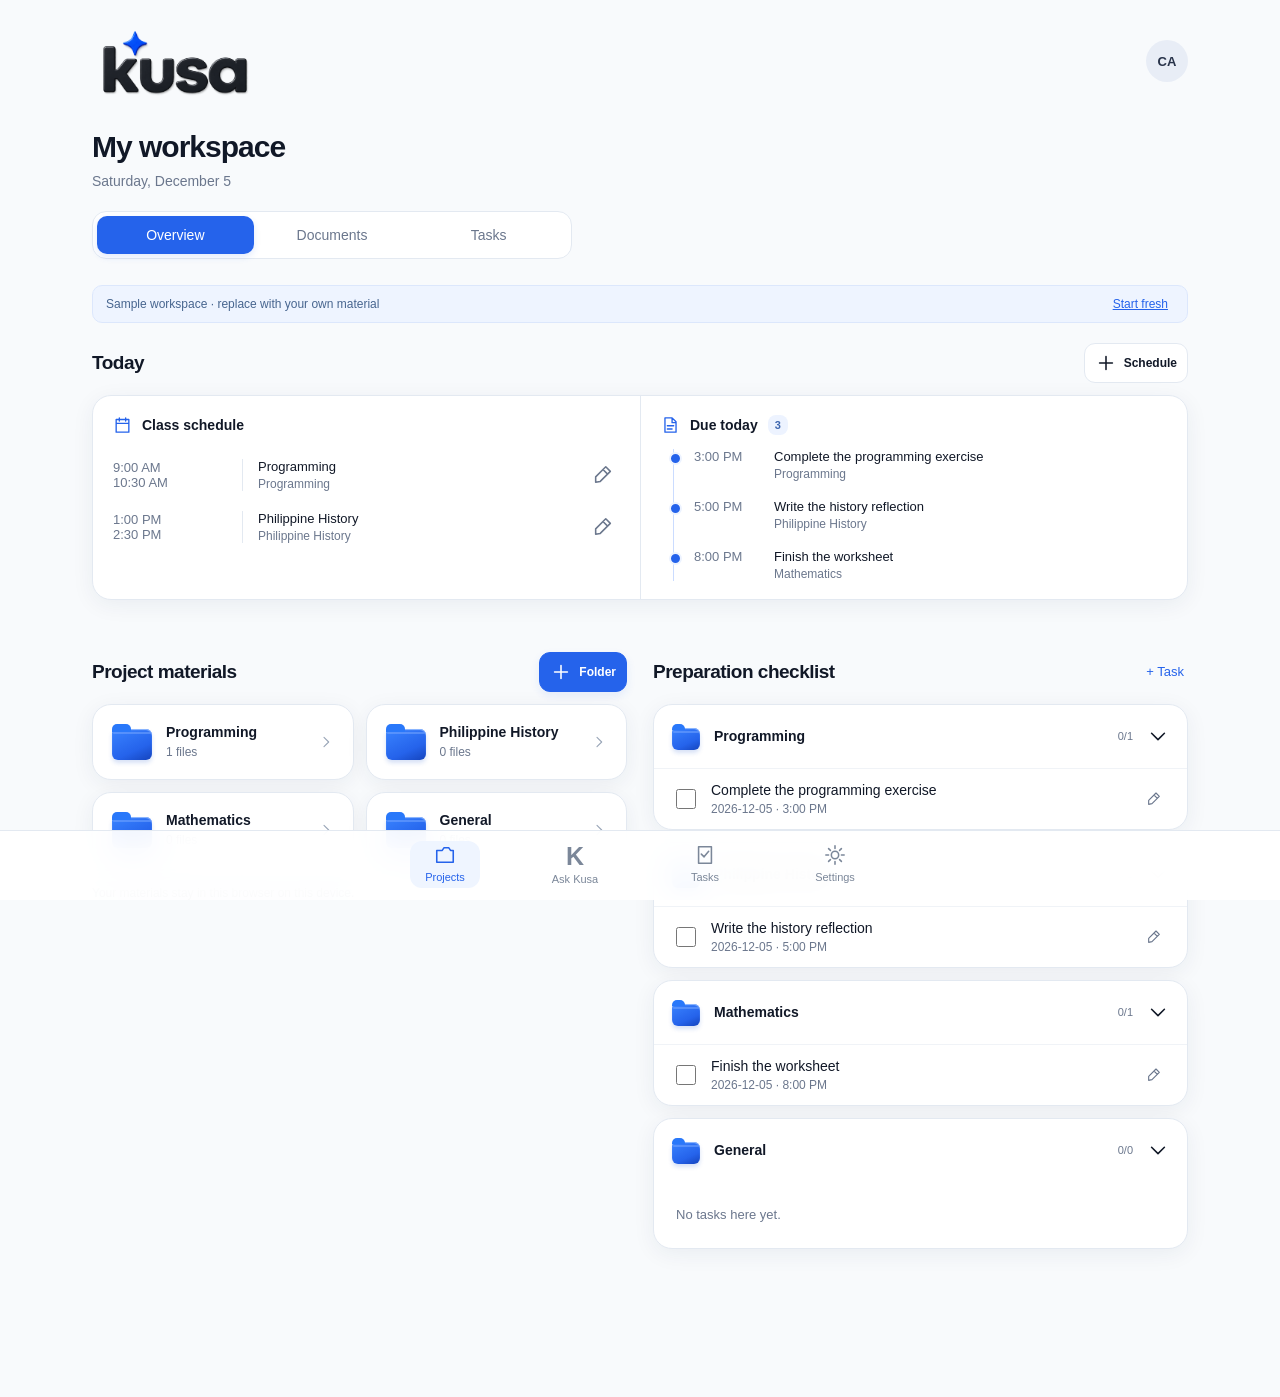
==== web/index.html @ a5dfc724 "Add files via upload" ====
<!DOCTYPE html>
<html lang="en"><head><meta charset="UTF-8"><meta name="viewport" content="width=device-width,initial-scale=1,viewport-fit=cover"><meta name="theme-color" content="#f8fafc"><title>Kusa v0.3 — Your workspace, together</title><link rel="icon" href="favicon.svg"><link rel="stylesheet" href="style.css?v=0.3"></head><body><div id="app"></div><dialog id="modal"></dialog><div id="toast" role="status" aria-live="polite"></div><input id="upload" type="file" accept=".pdf,.txt,.md" multiple hidden><input id="restore" type="file" accept=".json" hidden><script src="app.js?v=0.3"></script></body></html>
---- web/style.css ----
:root{--blue:#2563eb;--ink:#111827;--muted:#6b778d;--line:#e3e9f1;--bg:#f8fafc;--soft:#eff5ff;font-family:Inter,ui-sans-serif,-apple-system,BlinkMacSystemFont,"Segoe UI",sans-serif;color:var(--ink);background:var(--bg);font-synthesis:none}*{box-sizing:border-box}body{margin:0}button,input,textarea,select{font:inherit}button{cursor:pointer}button,a,input,textarea,select{-webkit-tap-highlight-color:transparent}button:focus-visible,a:focus-visible,input:focus-visible,textarea:focus-visible,select:focus-visible{outline:3px solid #93b4fa;outline-offset:3px}button{border:0;background:none;color:inherit}button:disabled{cursor:wait;opacity:.55}svg{width:22px;height:22px;stroke:currentColor;fill:none;stroke-width:1.7;stroke-linecap:round;stroke-linejoin:round;flex-shrink:0}h1,h2,h3,p{margin:0}h1{font-size:30px;letter-spacing:-1px;line-height:1.15}h2{font-size:19px;letter-spacing:-.5px}h3{font-size:15px}small,.muted{color:var(--muted)}small{font-size:12px}.shell{max-width:1160px;margin:auto;min-height:100dvh;padding:18px 32px 110px}.header{display:flex;align-items:center;justify-content:space-between;margin-bottom:26px;height:65px}.brand{width:150px;height:60px;position:relative;overflow:hidden;display:block;border-radius:8px}.brand img{position:absolute;width:200px;height:200px;max-width:none;left:-25px;top:-69px;mix-blend-mode:multiply}.avatar{width:42px;height:42px;border-radius:50%;background:#e8edf6;color:#28334a;font-size:13px;font-weight:650}.heading{display:flex;justify-content:space-between;align-items:center;gap:12px;margin-bottom:22px}.heading p{margin-top:8px;color:var(--muted);font-size:14px}.tabs{display:flex;border:1px solid var(--line);border-radius:14px;background:white;padding:4px;margin-bottom:26px;max-width:480px}.tabs button{flex:1;padding:11px 12px;border-radius:10px;font-size:14px;color:var(--muted)}.tabs button.active{background:var(--blue);color:white;box-shadow:0 3px 7px #2563eb22}.section{margin-bottom:26px}.section-top{display:flex;justify-content:space-between;align-items:center;gap:10px;margin-bottom:12px}.card{background:white;border:1px solid var(--line);border-radius:19px;box-shadow:0 5px 22px #112c5310;overflow:hidden}.card.pad{padding:22px}.btn{display:inline-flex;justify-content:center;align-items:center;gap:7px;min-height:42px;padding:10px 16px;border:1px solid var(--line);border-radius:11px;background:white;font-size:13px;font-weight:600}.btn.primary{background:var(--blue);color:white;border-color:var(--blue);box-shadow:0 4px 10px #2563eb18}.btn.small{padding:8px 10px;min-height:36px;font-size:12px}.btn.danger{color:#be2944}.text-btn{font-size:13px;color:var(--blue);padding:10px 4px;min-height:40px}.icon-btn{display:inline-flex;align-items:center;justify-content:center;min-width:42px;min-height:42px;border-radius:12px;color:var(--muted)}.icon-btn:hover{background:var(--soft)}.today-sub{padding:18px 20px}.today-sub+.today-sub{border-top:1px solid var(--line)}.label{display:flex;align-items:center;gap:10px;margin-bottom:13px;font-size:14px;font-weight:650}.label svg{color:var(--blue);width:19px}.schedule-row{display:flex;align-items:center;gap:15px;padding:10px 0;font-size:13px}.schedule-time{min-width:114px;color:var(--muted);font-variant-numeric:tabular-nums}.schedule-content{border-left:1px solid var(--line);padding-left:15px;flex:1}.schedule-content small{display:block;margin-top:3px}.schedule-row .icon-btn{min-width:30px;min-height:30px}.timeline{padding-left:12px}.deadline{position:relative;padding-left:20px;border-left:1px solid #cbdcff;display:flex;gap:14px;padding-bottom:18px;font-size:13px}.deadline:last-child{padding-bottom:0}.deadline:before{content:'';position:absolute;left:-5px;top:3px;width:9px;height:9px;background:var(--blue);border:2px solid #edf3ff;border-radius:50%}.deadline time{min-width:66px;color:var(--muted)}.deadline small{display:block;margin-top:3px}.folder-grid{display:grid;grid-template-columns:repeat(2,minmax(0,1fr));gap:12px}.folder-card{display:flex;align-items:center;gap:14px;padding:19px;text-align:left;width:100%;transition:transform .15s,border-color .15s}.folder-card:hover{border-color:#aec6f9;transform:translateY(-2px)}.folder-card strong{font-size:14px;display:block;overflow-wrap:anywhere}.folder-card small{display:block;margin-top:5px}.folder-card .chevron{margin-left:auto;color:#9aa6b8;width:16px}.folder{width:40px;height:31px;position:relative;display:inline-block;border-radius:4px 6px 6px 6px;background:linear-gradient(155deg,#3983ff,#2563eb 65%,#1544bd);box-shadow:inset 0 1px 1px #95bdff,0 3px 4px #1450c72b;flex-shrink:0;margin-top:5px}.folder:before{content:'';position:absolute;left:0;top:-5px;width:19px;height:8px;border-radius:5px 5px 0 0;background:#2978fa;z-index:0}.folder:after{content:'';position:absolute;inset:3px 1px auto;height:2px;background:#75a5ff88;border-radius:3px}.folder.mini{width:28px;height:22px}.folder.mini:before{width:13px;height:6px;top:-4px}.subject{margin-bottom:12px}.subject summary{list-style:none;display:flex;align-items:center;gap:14px;padding:18px;cursor:pointer}.subject summary::-webkit-details-marker{display:none}.subject summary strong{font-size:14px;flex:1}.subject summary small{font-size:11px}.task-row{display:flex;align-items:center;gap:12px;padding:13px 18px;border-top:1px solid #f0f3f7;font-size:14px}.task-row input[type=checkbox]{width:20px;height:20px;accent-color:var(--blue);cursor:pointer;flex-shrink:0}.task-row label{flex:1;cursor:pointer;overflow-wrap:anywhere}.task-row.done label{text-decoration:line-through;color:var(--muted)}.task-row small{display:block;margin-top:4px}.task-row .icon-btn{min-width:30px;min-height:30px}.task-row .icon-btn svg{width:16px}.empty{padding:22px;color:var(--muted);font-size:13px;line-height:1.7}.sample{display:flex;align-items:center;justify-content:space-between;background:#eef4ff;border:1px solid #dce7fc;color:#47658f;border-radius:10px;padding:10px 13px;font-size:12px;margin-bottom:20px;gap:10px}.sample button{color:var(--blue);text-decoration:underline;white-space:nowrap}.nav{position:fixed;bottom:0;left:0;right:0;display:flex;justify-content:center;gap:60px;background:#ffffffed;backdrop-filter:blur(16px);border-top:1px solid var(--line);padding:10px 18px max(12px,env(safe-area-inset-bottom));z-index:10}.nav button{min-width:70px;display:flex;flex-direction:column;align-items:center;gap:5px;color:#7b8799;font-size:11px;padding:3px 7px}.nav button.active{color:var(--blue)}.k-icon{font-size:25px;font-weight:850;line-height:24px}.workspace-grid{display:grid;grid-template-columns:1fr 1fr;gap:26px}.workspace-grid>.section:first-child{grid-column:1/-1}.today-card{display:grid;grid-template-columns:1fr 1fr}.today-card .today-sub+.today-sub{border-top:0;border-left:1px solid var(--line)}.file-row{display:flex;align-items:center;gap:12px;padding:16px 18px;border-bottom:1px solid var(--line)}.file-row:last-child{border-bottom:0}.file-row>.icon-btn{color:var(--muted)}.file-open{flex:1;text-align:left;min-width:0}.file-open strong{display:block;font-size:14px;overflow-wrap:anywhere}.file-open small{display:block;margin-top:4px}.file-symbol{color:var(--blue);background:var(--soft);padding:9px;border-radius:10px;display:flex}.file-actions{display:flex;gap:6px;flex-wrap:wrap;margin-bottom:16px}.save-note{font-size:12px;color:var(--muted);margin-top:18px}.chat-shell{max-width:840px;display:flex;flex-direction:column;height:100dvh;min-height:580px;padding-bottom:85px}.chat-shell .header{flex-shrink:0;margin-bottom:8px;height:55px}.chat-shell .brand{transform:scale(.78);transform-origin:center}.scope{display:flex;justify-content:center;margin-bottom:12px;flex-shrink:0}.scope select{border:1px solid var(--line);border-radius:30px;background:white;color:var(--ink);padding:10px 18px;max-width:260px;font-size:13px}.chat-body{overflow-y:auto;flex:1;min-height:0;padding:15px 4px;scroll-behavior:smooth}.chat-empty{min-height:100%;display:flex;flex-direction:column;align-items:center;justify-content:center;text-align:center;padding:20px}.hero-k{font-size:57px;line-height:1;color:var(--blue);font-weight:800;text-shadow:0 3px 3px #2563eb12;margin-bottom:22px}.chat-empty h1{font-size:29px;line-height:1.3;max-width:330px}.chat-empty p{font-size:14px;line-height:1.6;color:var(--muted);margin-top:12px}.suggestions{display:flex;justify-content:center;gap:10px;margin:12px 0 15px}.suggestions button{border:1px solid var(--line);background:white;padding:11px 15px;border-radius:30px;font-size:12px;display:flex;align-items:center;gap:7px}.suggestions svg{width:17px;height:17px}.composer{display:flex;align-items:flex-end;gap:8px;border:1px solid #d8e0ed;border-radius:26px;background:white;padding:9px;flex-shrink:0}.composer textarea{flex:1;resize:none;border:0;outline:none;background:none;min-width:0;padding:11px 3px;line-height:1.4;max-height:110px;font-size:14px}.send{background:var(--blue);color:white;width:42px;height:42px;border-radius:50%;display:grid;place-items:center;flex-shrink:0}.chat-help{font-size:10px;text-align:center;color:var(--muted);margin:8px 0 0}.bubble{line-height:1.7;font-size:14px;margin-bottom:24px;overflow-wrap:anywhere;white-space:pre-wrap}.bubble.user{background:#eef2f7;padding:12px 17px;border-radius:20px 20px 4px 20px;max-width:85%;margin-left:auto;width:fit-content}.bubble.assistant{padding:4px 7px}.bubble.error{color:#a62e49}.sources{display:flex;flex-wrap:wrap;gap:7px;margin-top:13px;white-space:normal}.source-btn{padding:6px 10px;border:1px solid var(--line);border-radius:8px;color:var(--muted);font-size:11px;text-align:left}.bubble .btn{margin-top:12px}.pending{color:var(--muted);font-size:13px;padding:12px}.dot{display:inline-block;width:6px;height:6px;border-radius:50%;background:var(--blue);margin-right:8px;animation:pulse 1s infinite}@keyframes pulse{50%{opacity:.2}}.settings{max-width:640px}.setting-block{padding:22px;margin-bottom:18px}.setting-block h2{margin-bottom:10px}.setting-block p{font-size:13px;color:var(--muted);line-height:1.7;margin-bottom:14px}.status{font-size:13px;background:var(--soft);border-radius:8px;padding:12px;margin:12px 0}.settings select,.settings input{width:100%;margin-top:8px}label.field{display:block;font-size:13px;font-weight:550;margin-bottom:15px}input:not([type=checkbox]),textarea,select{border:1px solid var(--line);border-radius:10px;padding:11px 12px;background:white;color:var(--ink);width:100%}textarea{min-height:110px;line-height:1.6}dialog{border:1px solid var(--line);border-radius:20px;padding:25px;width:min(92vw,550px);max-height:85dvh;box-shadow:0 30px 80px #101b3b25}dialog::backdrop{background:#19284350;backdrop-filter:blur(3px)}.dialog-head{display:flex;align-items:center;justify-content:space-between;margin-bottom:20px}.dialog-head h2{font-size:21px}.form-actions{display:flex;justify-content:flex-end;gap:9px;margin-top:20px}.form-grid{display:grid;grid-template-columns:1fr 1fr;gap:12px}.source-text{white-space:pre-wrap;font-size:13px;line-height:1.8;overflow-wrap:anywhere}.review-row{display:flex;gap:10px;align-items:center;margin:10px 0}.review-row input[type=checkbox]{width:20px;height:20px;accent-color:var(--blue)}#toast{position:fixed;bottom:100px;left:50%;transform:translateX(-50%);background:#172238;color:white;border-radius:12px;padding:13px 20px;max-width:90%;font-size:13px;z-index:40;opacity:0;pointer-events:none;transition:opacity .15s}#toast.show{opacity:1}.backup-actions{display:flex;gap:10px;flex-wrap:wrap}.badge{font-size:11px;background:#edf3ff;color:#3e67af;border-radius:8px;padding:4px 7px}.task-filters{display:flex;gap:8px;margin-bottom:20px}.task-filters button{padding:8px 15px;font-size:12px;border:1px solid var(--line);border-radius:30px}.task-filters .active{background:var(--ink);color:white}.error-note{color:#b32d4a;font-size:13px;margin-bottom:12px}.note-preview{font-size:13px;line-height:1.7}.inline-help{font-size:12px;color:var(--muted);line-height:1.6;margin-bottom:12px}a{color:var(--blue)}@media(max-width:650px){.shell{padding:18px 20px 105px}.header{margin-bottom:20px}.workspace-grid{display:block}.today-card{display:block}.today-card .today-sub+.today-sub{border-left:0;border-top:1px solid var(--line)}h1{font-size:29px}.folder-card{padding:16px 12px;gap:11px}.folder-card strong{font-size:12px}.folder-card .folder{width:33px;height:27px}.folder-card small{font-size:11px}.folder-card .chevron{display:none}.nav{gap:0;justify-content:space-around}.nav button{min-width:60px}.chat-shell{padding:10px 18px 85px}.chat-shell .header{margin-bottom:5px}.chat-empty h1{font-size:28px}.chat-empty{padding:8px}.schedule-time{min-width:104px;font-size:12px}.today-sub{padding:17px}.card.pad{padding:17px}.suggestions button{padding:10px 12px;font-size:11px}.task-row{font-size:13px}.heading .btn{padding:10px 12px}.chat-help{font-size:10px}.brand{width:140px}.setting-block{padding:18px}}@media(prefers-reduced-motion:reduce){*{animation:none!important;scroll-behavior:auto!important;transition:none!important}}

/* v0.2: full transparent logo and restrained interaction motion. */
.header{height:86px}
.brand{display:flex;align-items:center;justify-content:flex-start;width:166px;height:84px;overflow:visible;border-radius:0;flex-shrink:0}
.brand img{position:static;display:block;width:100%;height:100%;max-width:100%;object-fit:contain;object-position:left center;mix-blend-mode:normal}
.chat-shell .header{height:70px}
.chat-shell .brand{width:132px;height:67px;transform:none}
button{transition:transform 140ms ease,background-color 160ms ease,color 160ms ease,border-color 160ms ease,box-shadow 160ms ease}
button:not(:disabled):active{transform:scale(.96)}
.folder-card:not(:disabled):active{transform:translateY(0) scale(.98)}
.nav button{border-radius:12px;transition:color 160ms ease,background-color 160ms ease,transform 140ms ease}
.nav button.active{background:#eff5ff}
.nav svg,.nav .k-icon{transition:transform 180ms ease}
.nav button:active svg,.nav button:active .k-icon{transform:scale(.9)}
@media(hover:hover){
 .btn:hover:not(:disabled){border-color:#abc5fa;box-shadow:0 5px 14px #2563eb18;transform:translateY(-1px)}
 .btn.primary:hover:not(:disabled),.send:hover:not(:disabled){background:#1d4ed8;box-shadow:0 5px 15px #2563eb28}
 .tabs button:not(.active):hover,.nav button:hover,.suggestions button:hover{background:#eff5ff}
}
.page-enter{animation:kusa-page-in 280ms cubic-bezier(.22,.61,.36,1) both}
@keyframes kusa-page-in{from{opacity:0;transform:translateY(7px)}to{opacity:1;transform:translateY(0)}}
dialog[open]{animation:kusa-dialog-in 180ms ease-out both}
@keyframes kusa-dialog-in{from{opacity:0;transform:translateY(8px) scale(.985)}to{opacity:1;transform:translateY(0) scale(1)}}
@media(max-width:650px){.brand{width:150px;height:76px}.header{height:78px}.chat-shell .brand{width:126px;height:64px}}
@media(prefers-reduced-motion:reduce){*,*::before,*::after{animation:none!important;transition:none!important;scroll-behavior:auto!important}button:not(:disabled):active,.folder-card:hover,.btn:hover:not(:disabled){transform:none}}
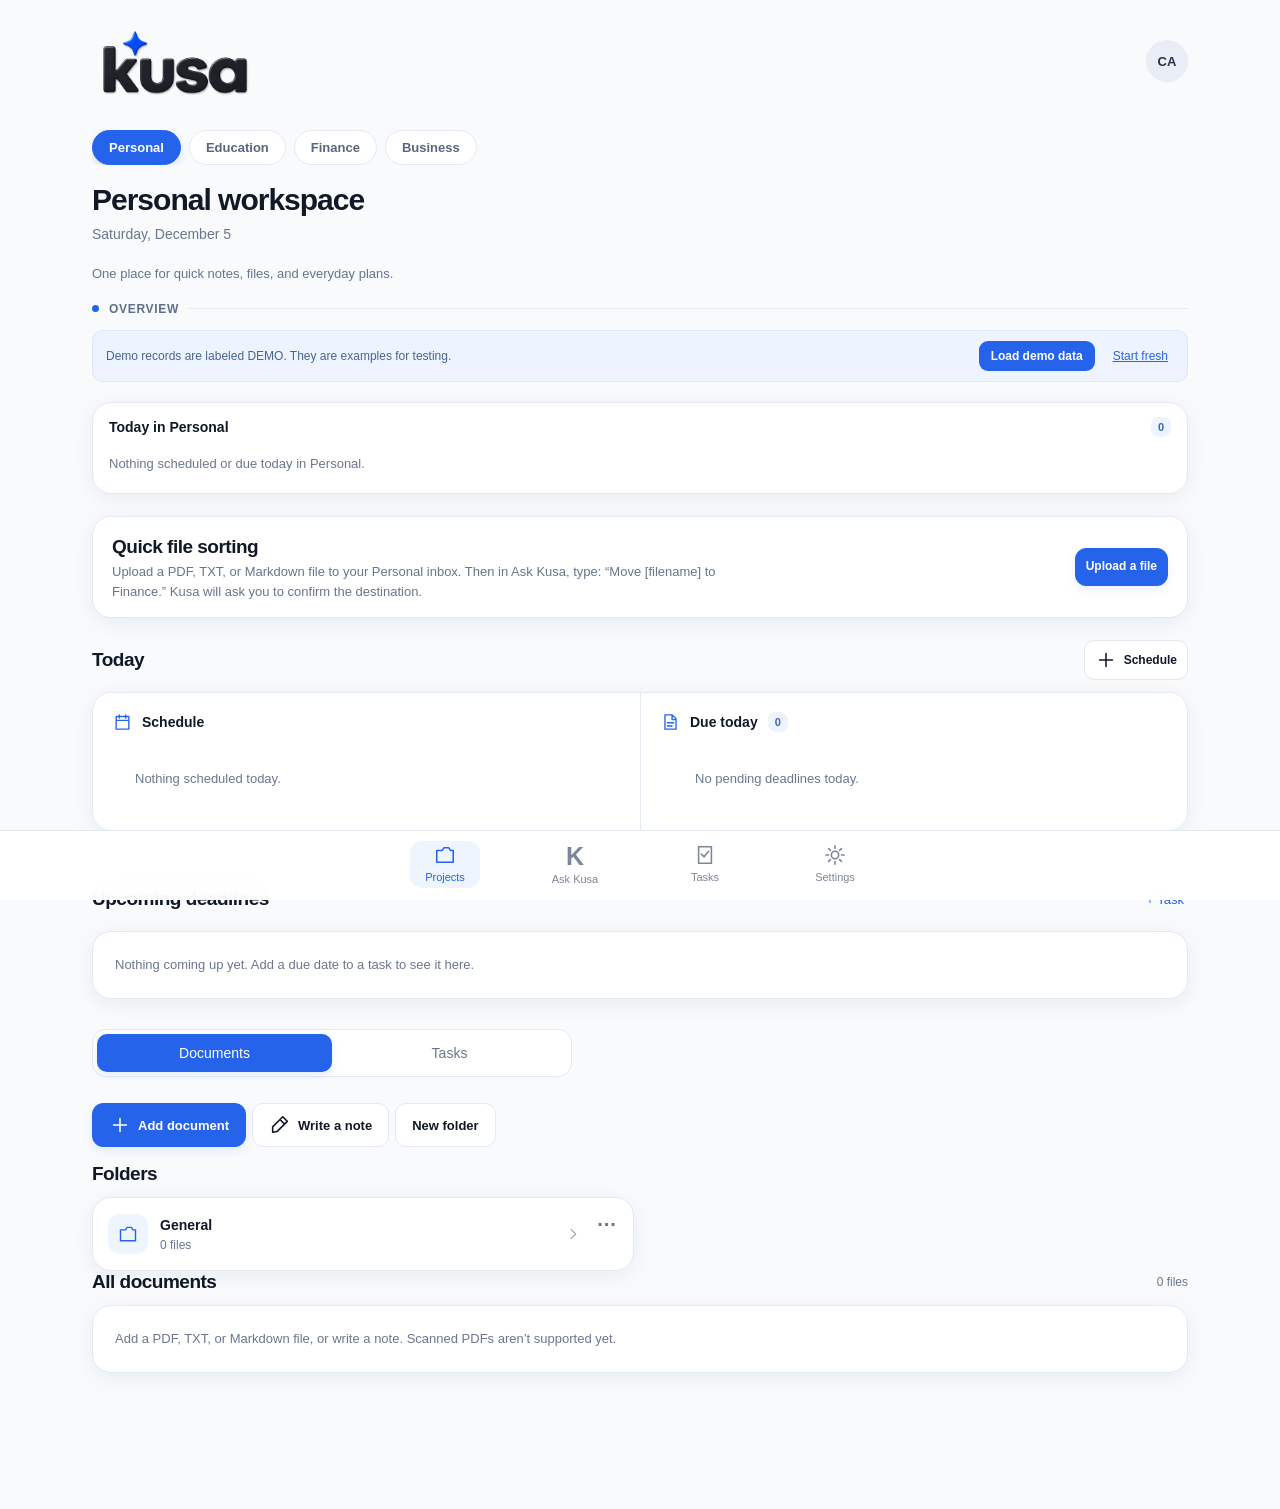
==== commit a670e625: "Add files via upload" ====
--- a/web/index.html
+++ b/web/index.html
@@ -1,2 +1,2 @@
 <!DOCTYPE html>
-<html lang="en"><head><meta charset="UTF-8"><meta name="viewport" content="width=device-width,initial-scale=1,viewport-fit=cover"><meta name="theme-color" content="#f8fafc"><title>Kusa v0.3 — Your workspace, together</title><link rel="icon" href="favicon.svg"><link rel="stylesheet" href="style.css?v=0.3"></head><body><div id="app"></div><dialog id="modal"></dialog><div id="toast" role="status" aria-live="polite"></div><input id="upload" type="file" accept=".pdf,.txt,.md" multiple hidden><input id="restore" type="file" accept=".json" hidden><script src="app.js?v=0.3"></script></body></html>
+<html lang="en"><head><meta charset="UTF-8"><meta name="viewport" content="width=device-width,initial-scale=1,viewport-fit=cover"><meta name="theme-color" content="#f8fafc"><meta name="apple-mobile-web-app-capable" content="yes"><meta name="apple-mobile-web-app-status-bar-style" content="default"><meta name="apple-mobile-web-app-title" content="Kusa"><link rel="apple-touch-icon" href="assets/icon-192.png"><link rel="manifest" href="manifest.webmanifest"><title>Kusa v0.10.8 — Your workspace, together</title><link rel="icon" href="favicon.svg"><link rel="stylesheet" href="style.css?v=0.10.8"><script>window.addEventListener('error',function(e){var app=document.getElementById('app');if(app){app.innerHTML='<main style="max-width:620px;margin:10vh auto;padding:24px;font:16px/1.6 system-ui;color:#172033"><h1 style="font-size:24px">Kusa could not start</h1><p id="kusa-startup-error">A startup error stopped the page from loading.</p><p>Please send a screenshot of this message to get help.</p></main>';var detail=document.getElementById('kusa-startup-error');if(e.message)detail.textContent='Startup error: '+e.message;}});window.addEventListener('unhandledrejection',function(e){var app=document.getElementById('app');if(app){app.innerHTML='<main style="max-width:620px;margin:10vh auto;padding:24px;font:16px/1.6 system-ui;color:#172033"><h1 style="font-size:24px">Kusa could not start</h1><p>Something went wrong while the page was loading. Please send a screenshot of this message to get help.</p></main>';}});</script></head><body><div id="app"></div><dialog id="modal"></dialog><div id="toast" role="status" aria-live="polite"></div><input id="upload" type="file" accept=".pdf,.txt,.md" multiple hidden><input id="restore" type="file" accept=".json" hidden><script src="app.js?v=0.10.8"></script><script>if ('serviceWorker' in navigator) window.addEventListener('load', () => navigator.serviceWorker.register('./service-worker.js').catch(() => {}));</script></body></html>
--- a/web/style.css
+++ b/web/style.css
@@ -1,5 +1,4 @@
-:root{--blue:#2563eb;--ink:#111827;--muted:#6b778d;--line:#e3e9f1;--bg:#f8fafc;--soft:#eff5ff;font-family:Inter,ui-sans-serif,-apple-system,BlinkMacSystemFont,"Segoe UI",sans-serif;color:var(--ink);background:var(--bg);font-synthesis:none}*{box-sizing:border-box}body{margin:0}button,input,textarea,select{font:inherit}button{cursor:pointer}button,a,input,textarea,select{-webkit-tap-highlight-color:transparent}button:focus-visible,a:focus-visible,input:focus-visible,textarea:focus-visible,select:focus-visible{outline:3px solid #93b4fa;outline-offset:3px}button{border:0;background:none;color:inherit}button:disabled{cursor:wait;opacity:.55}svg{width:22px;height:22px;stroke:currentColor;fill:none;stroke-width:1.7;stroke-linecap:round;stroke-linejoin:round;flex-shrink:0}h1,h2,h3,p{margin:0}h1{font-size:30px;letter-spacing:-1px;line-height:1.15}h2{font-size:19px;letter-spacing:-.5px}h3{font-size:15px}small,.muted{color:var(--muted)}small{font-size:12px}.shell{max-width:1160px;margin:auto;min-height:100dvh;padding:18px 32px 110px}.header{display:flex;align-items:center;justify-content:space-between;margin-bottom:26px;height:65px}.brand{width:150px;height:60px;position:relative;overflow:hidden;display:block;border-radius:8px}.brand img{position:absolute;width:200px;height:200px;max-width:none;left:-25px;top:-69px;mix-blend-mode:multiply}.avatar{width:42px;height:42px;border-radius:50%;background:#e8edf6;color:#28334a;font-size:13px;font-weight:650}.heading{display:flex;justify-content:space-between;align-items:center;gap:12px;margin-bottom:22px}.heading p{margin-top:8px;color:var(--muted);font-size:14px}.tabs{display:flex;border:1px solid var(--line);border-radius:14px;background:white;padding:4px;margin-bottom:26px;max-width:480px}.tabs button{flex:1;padding:11px 12px;border-radius:10px;font-size:14px;color:var(--muted)}.tabs button.active{background:var(--blue);color:white;box-shadow:0 3px 7px #2563eb22}.section{margin-bottom:26px}.section-top{display:flex;justify-content:space-between;align-items:center;gap:10px;margin-bottom:12px}.card{background:white;border:1px solid var(--line);border-radius:19px;box-shadow:0 5px 22px #112c5310;overflow:hidden}.card.pad{padding:22px}.btn{display:inline-flex;justify-content:center;align-items:center;gap:7px;min-height:42px;padding:10px 16px;border:1px solid var(--line);border-radius:11px;background:white;font-size:13px;font-weight:600}.btn.primary{background:var(--blue);color:white;border-color:var(--blue);box-shadow:0 4px 10px #2563eb18}.btn.small{padding:8px 10px;min-height:36px;font-size:12px}.btn.danger{color:#be2944}.text-btn{font-size:13px;color:var(--blue);padding:10px 4px;min-height:40px}.icon-btn{display:inline-flex;align-items:center;justify-content:center;min-width:42px;min-height:42px;border-radius:12px;color:var(--muted)}.icon-btn:hover{background:var(--soft)}.today-sub{padding:18px 20px}.today-sub+.today-sub{border-top:1px solid var(--line)}.label{display:flex;align-items:center;gap:10px;margin-bottom:13px;font-size:14px;font-weight:650}.label svg{color:var(--blue);width:19px}.schedule-row{display:flex;align-items:center;gap:15px;padding:10px 0;font-size:13px}.schedule-time{min-width:114px;color:var(--muted);font-variant-numeric:tabular-nums}.schedule-content{border-left:1px solid var(--line);padding-left:15px;flex:1}.schedule-content small{display:block;margin-top:3px}.schedule-row .icon-btn{min-width:30px;min-height:30px}.timeline{padding-left:12px}.deadline{position:relative;padding-left:20px;border-left:1px solid #cbdcff;display:flex;gap:14px;padding-bottom:18px;font-size:13px}.deadline:last-child{padding-bottom:0}.deadline:before{content:'';position:absolute;left:-5px;top:3px;width:9px;height:9px;background:var(--blue);border:2px solid #edf3ff;border-radius:50%}.deadline time{min-width:66px;color:var(--muted)}.deadline small{display:block;margin-top:3px}.folder-grid{display:grid;grid-template-columns:repeat(2,minmax(0,1fr));gap:12px}.folder-card{display:flex;align-items:center;gap:14px;padding:19px;text-align:left;width:100%;transition:transform .15s,border-color .15s}.folder-card:hover{border-color:#aec6f9;transform:translateY(-2px)}.folder-card strong{font-size:14px;display:block;overflow-wrap:anywhere}.folder-card small{display:block;margin-top:5px}.folder-card .chevron{margin-left:auto;color:#9aa6b8;width:16px}.folder{width:40px;height:31px;position:relative;display:inline-block;border-radius:4px 6px 6px 6px;background:linear-gradient(155deg,#3983ff,#2563eb 65%,#1544bd);box-shadow:inset 0 1px 1px #95bdff,0 3px 4px #1450c72b;flex-shrink:0;margin-top:5px}.folder:before{content:'';position:absolute;left:0;top:-5px;width:19px;height:8px;border-radius:5px 5px 0 0;background:#2978fa;z-index:0}.folder:after{content:'';position:absolute;inset:3px 1px auto;height:2px;background:#75a5ff88;border-radius:3px}.folder.mini{width:28px;height:22px}.folder.mini:before{width:13px;height:6px;top:-4px}.subject{margin-bottom:12px}.subject summary{list-style:none;display:flex;align-items:center;gap:14px;padding:18px;cursor:pointer}.subject summary::-webkit-details-marker{display:none}.subject summary strong{font-size:14px;flex:1}.subject summary small{font-size:11px}.task-row{display:flex;align-items:center;gap:12px;padding:13px 18px;border-top:1px solid #f0f3f7;font-size:14px}.task-row input[type=checkbox]{width:20px;height:20px;accent-color:var(--blue);cursor:pointer;flex-shrink:0}.task-row label{flex:1;cursor:pointer;overflow-wrap:anywhere}.task-row.done label{text-decoration:line-through;color:var(--muted)}.task-row small{display:block;margin-top:4px}.task-row .icon-btn{min-width:30px;min-height:30px}.task-row .icon-btn svg{width:16px}.empty{padding:22px;color:var(--muted);font-size:13px;line-height:1.7}.sample{display:flex;align-items:center;justify-content:space-between;background:#eef4ff;border:1px solid #dce7fc;color:#47658f;border-radius:10px;padding:10px 13px;font-size:12px;margin-bottom:20px;gap:10px}.sample button{color:var(--blue);text-decoration:underline;white-space:nowrap}.nav{position:fixed;bottom:0;left:0;right:0;display:flex;justify-content:center;gap:60px;background:#ffffffed;backdrop-filter:blur(16px);border-top:1px solid var(--line);padding:10px 18px max(12px,env(safe-area-inset-bottom));z-index:10}.nav button{min-width:70px;display:flex;flex-direction:column;align-items:center;gap:5px;color:#7b8799;font-size:11px;padding:3px 7px}.nav button.active{color:var(--blue)}.k-icon{font-size:25px;font-weight:850;line-height:24px}.workspace-grid{display:grid;grid-template-columns:1fr 1fr;gap:26px}.workspace-grid>.section:first-child{grid-column:1/-1}.today-card{display:grid;grid-template-columns:1fr 1fr}.today-card .today-sub+.today-sub{border-top:0;border-left:1px solid var(--line)}.file-row{display:flex;align-items:center;gap:12px;padding:16px 18px;border-bottom:1px solid var(--line)}.file-row:last-child{border-bottom:0}.file-row>.icon-btn{color:var(--muted)}.file-open{flex:1;text-align:left;min-width:0}.file-open strong{display:block;font-size:14px;overflow-wrap:anywhere}.file-open small{display:block;margin-top:4px}.file-symbol{color:var(--blue);background:var(--soft);padding:9px;border-radius:10px;display:flex}.file-actions{display:flex;gap:6px;flex-wrap:wrap;margin-bottom:16px}.save-note{font-size:12px;color:var(--muted);margin-top:18px}.chat-shell{max-width:840px;display:flex;flex-direction:column;height:100dvh;min-height:580px;padding-bottom:85px}.chat-shell .header{flex-shrink:0;margin-bottom:8px;height:55px}.chat-shell .brand{transform:scale(.78);transform-origin:center}.scope{display:flex;justify-content:center;margin-bottom:12px;flex-shrink:0}.scope select{border:1px solid var(--line);border-radius:30px;background:white;color:var(--ink);padding:10px 18px;max-width:260px;font-size:13px}.chat-body{overflow-y:auto;flex:1;min-height:0;padding:15px 4px;scroll-behavior:smooth}.chat-empty{min-height:100%;display:flex;flex-direction:column;align-items:center;justify-content:center;text-align:center;padding:20px}.hero-k{font-size:57px;line-height:1;color:var(--blue);font-weight:800;text-shadow:0 3px 3px #2563eb12;margin-bottom:22px}.chat-empty h1{font-size:29px;line-height:1.3;max-width:330px}.chat-empty p{font-size:14px;line-height:1.6;color:var(--muted);margin-top:12px}.suggestions{display:flex;justify-content:center;gap:10px;margin:12px 0 15px}.suggestions button{border:1px solid var(--line);background:white;padding:11px 15px;border-radius:30px;font-size:12px;display:flex;align-items:center;gap:7px}.suggestions svg{width:17px;height:17px}.composer{display:flex;align-items:flex-end;gap:8px;border:1px solid #d8e0ed;border-radius:26px;background:white;padding:9px;flex-shrink:0}.composer textarea{flex:1;resize:none;border:0;outline:none;background:none;min-width:0;padding:11px 3px;line-height:1.4;max-height:110px;font-size:14px}.send{background:var(--blue);color:white;width:42px;height:42px;border-radius:50%;display:grid;place-items:center;flex-shrink:0}.chat-help{font-size:10px;text-align:center;color:var(--muted);margin:8px 0 0}.bubble{line-height:1.7;font-size:14px;margin-bottom:24px;overflow-wrap:anywhere;white-space:pre-wrap}.bubble.user{background:#eef2f7;padding:12px 17px;border-radius:20px 20px 4px 20px;max-width:85%;margin-left:auto;width:fit-content}.bubble.assistant{padding:4px 7px}.bubble.error{color:#a62e49}.sources{display:flex;flex-wrap:wrap;gap:7px;margin-top:13px;white-space:normal}.source-btn{padding:6px 10px;border:1px solid var(--line);border-radius:8px;color:var(--muted);font-size:11px;text-align:left}.bubble .btn{margin-top:12px}.pending{color:var(--muted);font-size:13px;padding:12px}.dot{display:inline-block;width:6px;height:6px;border-radius:50%;background:var(--blue);margin-right:8px;animation:pulse 1s infinite}@keyframes pulse{50%{opacity:.2}}.settings{max-width:640px}.setting-block{padding:22px;margin-bottom:18px}.setting-block h2{margin-bottom:10px}.setting-block p{font-size:13px;color:var(--muted);line-height:1.7;margin-bottom:14px}.status{font-size:13px;background:var(--soft);border-radius:8px;padding:12px;margin:12px 0}.settings select,.settings input{width:100%;margin-top:8px}label.field{display:block;font-size:13px;font-weight:550;margin-bottom:15px}input:not([type=checkbox]),textarea,select{border:1px solid var(--line);border-radius:10px;padding:11px 12px;background:white;color:var(--ink);width:100%}textarea{min-height:110px;line-height:1.6}dialog{border:1px solid var(--line);border-radius:20px;padding:25px;width:min(92vw,550px);max-height:85dvh;box-shadow:0 30px 80px #101b3b25}dialog::backdrop{background:#19284350;backdrop-filter:blur(3px)}.dialog-head{display:flex;align-items:center;justify-content:space-between;margin-bottom:20px}.dialog-head h2{font-size:21px}.form-actions{display:flex;justify-content:flex-end;gap:9px;margin-top:20px}.form-grid{display:grid;grid-template-columns:1fr 1fr;gap:12px}.source-text{white-space:pre-wrap;font-size:13px;line-height:1.8;overflow-wrap:anywhere}.review-row{display:flex;gap:10px;align-items:center;margin:10px 0}.review-row input[type=checkbox]{width:20px;height:20px;accent-color:var(--blue)}#toast{position:fixed;bottom:100px;left:50%;transform:translateX(-50%);background:#172238;color:white;border-radius:12px;padding:13px 20px;max-width:90%;font-size:13px;z-index:40;opacity:0;pointer-events:none;transition:opacity .15s}#toast.show{opacity:1}.backup-actions{display:flex;gap:10px;flex-wrap:wrap}.badge{font-size:11px;background:#edf3ff;color:#3e67af;border-radius:8px;padding:4px 7px}.task-filters{display:flex;gap:8px;margin-bottom:20px}.task-filters button{padding:8px 15px;font-size:12px;border:1px solid var(--line);border-radius:30px}.task-filters .active{background:var(--ink);color:white}.error-note{color:#b32d4a;font-size:13px;margin-bottom:12px}.note-preview{font-size:13px;line-height:1.7}.inline-help{font-size:12px;color:var(--muted);line-height:1.6;margin-bottom:12px}a{color:var(--blue)}@media(max-width:650px){.shell{padding:18px 20px 105px}.header{margin-bottom:20px}.workspace-grid{display:block}.today-card{display:block}.today-card .today-sub+.today-sub{border-left:0;border-top:1px solid var(--line)}h1{font-size:29px}.folder-card{padding:16px 12px;gap:11px}.folder-card strong{font-size:12px}.folder-card .folder{width:33px;height:27px}.folder-card small{font-size:11px}.folder-card .chevron{display:none}.nav{gap:0;justify-content:space-around}.nav button{min-width:60px}.chat-shell{padding:10px 18px 85px}.chat-shell .header{margin-bottom:5px}.chat-empty h1{font-size:28px}.chat-empty{padding:8px}.schedule-time{min-width:104px;font-size:12px}.today-sub{padding:17px}.card.pad{padding:17px}.suggestions button{padding:10px 12px;font-size:11px}.task-row{font-size:13px}.heading .btn{padding:10px 12px}.chat-help{font-size:10px}.brand{width:140px}.setting-block{padding:18px}}@media(prefers-reduced-motion:reduce){*{animation:none!important;scroll-behavior:auto!important;transition:none!important}}
-
+:root{--blue:#2563eb;--ink:#111827;--muted:#6b778d;--line:#e3e9f1;--bg:#f8fafc;--soft:#eff5ff;font-family:Inter,ui-sans-serif,-apple-system,BlinkMacSystemFont,"Segoe UI",sans-serif;color:var(--ink);background:var(--bg);font-synthesis:none}*{box-sizing:border-box}body{margin:0}button,input,textarea,select{font:inherit}button{cursor:pointer}button,a,input,textarea,select{-webkit-tap-highlight-color:transparent}button:focus-visible,a:focus-visible,input:focus-visible,textarea:focus-visible,select:focus-visible{outline:3px solid #93b4fa;outline-offset:3px}button{border:0;background:none;color:inherit}button:disabled{cursor:wait;opacity:.55}svg{width:22px;height:22px;stroke:currentColor;fill:none;stroke-width:1.7;stroke-linecap:round;stroke-linejoin:round;flex-shrink:0}h1,h2,h3,p{margin:0}h1{font-size:30px;letter-spacing:-1px;line-height:1.15}h2{font-size:19px;letter-spacing:-.5px}h3{font-size:15px}small,.muted{color:var(--muted)}small{font-size:12px}.shell{max-width:1160px;margin:auto;min-height:100dvh;padding:18px 32px 110px}.header{display:flex;align-items:center;justify-content:space-between;margin-bottom:26px;height:65px}.brand{width:150px;height:60px;position:relative;overflow:hidden;display:block;border-radius:8px}.brand img{position:absolute;width:200px;height:200px;max-width:none;left:-25px;top:-69px;mix-blend-mode:multiply}.avatar{width:42px;height:42px;border-radius:50%;background:#e8edf6;color:#28334a;font-size:13px;font-weight:650}.heading{display:flex;justify-content:space-between;align-items:center;gap:12px;margin-bottom:22px}.heading p{margin-top:8px;color:var(--muted);font-size:14px}.tabs{display:flex;border:1px solid var(--line);border-radius:14px;background:white;padding:4px;margin-bottom:26px;max-width:480px}.tabs button{flex:1;padding:11px 12px;border-radius:10px;font-size:14px;color:var(--muted)}.tabs button.active{background:var(--blue);color:white;box-shadow:0 3px 7px #2563eb22}.section{margin-bottom:26px}.section-top{display:flex;justify-content:space-between;align-items:center;gap:10px;margin-bottom:12px}.card{background:white;border:1px solid var(--line);border-radius:19px;box-shadow:0 5px 22px #112c5310;overflow:hidden}.card.pad{padding:22px}.btn{display:inline-flex;justify-content:center;align-items:center;gap:7px;min-height:42px;padding:10px 16px;border:1px solid var(--line);border-radius:11px;background:white;font-size:13px;font-weight:600}.btn.primary{background:var(--blue);color:white;border-color:var(--blue);box-shadow:0 4px 10px #2563eb18}.btn.small{padding:8px 10px;min-height:36px;font-size:12px}.btn.danger{color:#be2944}.text-btn{font-size:13px;color:var(--blue);padding:10px 4px;min-height:40px}.icon-btn{display:inline-flex;align-items:center;justify-content:center;min-width:42px;min-height:42px;border-radius:12px;color:var(--muted)}.icon-btn:hover{background:var(--soft)}.today-sub{padding:18px 20px}.today-sub+.today-sub{border-top:1px solid var(--line)}.label{display:flex;align-items:center;gap:10px;margin-bottom:13px;font-size:14px;font-weight:650}.label svg{color:var(--blue);width:19px}.schedule-row{display:flex;align-items:center;gap:15px;padding:10px 0;font-size:13px}.schedule-time{min-width:114px;color:var(--muted);font-variant-numeric:tabular-nums}.schedule-content{border-left:1px solid var(--line);padding-left:15px;flex:1}.schedule-content small{display:block;margin-top:3px}.schedule-row .icon-btn{min-width:30px;min-height:30px}.timeline{padding-left:12px}.deadline{position:relative;padding-left:20px;border-left:1px solid #cbdcff;display:flex;gap:14px;padding-bottom:18px;font-size:13px}.deadline:last-child{padding-bottom:0}.deadline:before{content:'';position:absolute;left:-5px;top:3px;width:9px;height:9px;background:var(--blue);border:2px solid #edf3ff;border-radius:50%}.deadline time{min-width:66px;color:var(--muted)}.deadline small{display:block;margin-top:3px}.folder-grid{display:grid;grid-template-columns:repeat(2,minmax(0,1fr));gap:12px}.folder-card{display:flex;align-items:center;gap:14px;padding:19px;text-align:left;width:100%;transition:transform .15s,border-color .15s}.folder-card:hover{border-color:#aec6f9;transform:translateY(-2px)}.folder-card strong{font-size:14px;display:block;overflow-wrap:anywhere}.folder-card small{display:block;margin-top:5px}.folder-card .chevron{margin-left:auto;color:#9aa6b8;width:16px}.subject{margin-bottom:12px}.subject summary{list-style:none;display:flex;align-items:center;gap:14px;padding:18px;cursor:pointer}.subject summary::-webkit-details-marker{display:none}.subject summary strong{font-size:14px;flex:1}.subject summary small{font-size:11px}.task-row{display:flex;align-items:center;gap:12px;padding:13px 18px;border-top:1px solid #f0f3f7;font-size:14px}.task-row input[type=checkbox]{width:20px;height:20px;accent-color:var(--blue);cursor:pointer;flex-shrink:0}.task-row label{flex:1;cursor:pointer;overflow-wrap:anywhere}.task-row.done label{text-decoration:line-through;color:var(--muted)}.task-row small{display:block;margin-top:4px}.task-row .icon-btn{min-width:30px;min-height:30px}.task-row .icon-btn svg{width:16px}.empty{padding:22px;color:var(--muted);font-size:13px;line-height:1.7}.sample{display:flex;align-items:center;justify-content:space-between;background:#eef4ff;border:1px solid #dce7fc;color:#47658f;border-radius:10px;padding:10px 13px;font-size:12px;margin-bottom:20px;gap:10px}.sample button{color:var(--blue);text-decoration:underline;white-space:nowrap}.nav{position:fixed;bottom:0;left:0;right:0;display:flex;justify-content:center;gap:60px;background:#ffffffed;backdrop-filter:blur(16px);border-top:1px solid var(--line);padding:10px 18px max(12px,env(safe-area-inset-bottom));z-index:10}.nav button{min-width:70px;display:flex;flex-direction:column;align-items:center;gap:5px;color:#7b8799;font-size:11px;padding:3px 7px}.nav button.active{color:var(--blue)}.k-icon{font-size:25px;font-weight:850;line-height:24px}.workspace-grid{display:grid;grid-template-columns:1fr 1fr;gap:26px}.workspace-grid>.section:first-child{grid-column:1/-1}.today-card{display:grid;grid-template-columns:1fr 1fr}.today-card .today-sub+.today-sub{border-top:0;border-left:1px solid var(--line)}.file-row{display:flex;align-items:center;gap:12px;padding:16px 18px;border-bottom:1px solid var(--line)}.file-row:last-child{border-bottom:0}.file-row>.icon-btn{color:var(--muted)}.file-open{flex:1;text-align:left;min-width:0}.file-open strong{display:block;font-size:14px;overflow-wrap:anywhere}.file-open small{display:block;margin-top:4px}.file-symbol{color:var(--blue);background:var(--soft);padding:9px;border-radius:10px;display:flex}.file-actions{display:flex;gap:6px;flex-wrap:wrap;margin-bottom:16px}.save-note{font-size:12px;color:var(--muted);margin-top:18px}.chat-shell{max-width:840px;display:flex;flex-direction:column;height:100dvh;min-height:580px;padding-bottom:85px}.chat-shell .header{flex-shrink:0;margin-bottom:8px;height:55px}.chat-shell .brand{transform:scale(.78);transform-origin:center}.scope{display:flex;justify-content:center;margin-bottom:12px;flex-shrink:0}.chat-body{overflow-y:auto;flex:1;min-height:0;padding:15px 4px;scroll-behavior:smooth}.chat-empty{min-height:100%;display:flex;flex-direction:column;align-items:center;justify-content:center;text-align:center;padding:20px}.hero-k{font-size:57px;line-height:1;color:var(--blue);font-weight:800;text-shadow:0 3px 3px #2563eb12;margin-bottom:22px}.chat-empty h1{font-size:29px;line-height:1.3;max-width:330px}.chat-empty p{font-size:14px;line-height:1.6;color:var(--muted);margin-top:12px}.suggestions{display:flex;justify-content:center;gap:10px;margin:12px 0 15px}.suggestions button{border:1px solid var(--line);background:white;padding:11px 15px;border-radius:30px;font-size:12px;display:flex;align-items:center;gap:7px}.suggestions svg{width:17px;height:17px}.composer{display:flex;align-items:flex-end;gap:8px;border:1px solid #d8e0ed;border-radius:26px;background:white;padding:9px;flex-shrink:0}.composer textarea{flex:1;resize:none;border:0;outline:none;background:none;min-width:0;padding:11px 3px;line-height:1.4;max-height:110px;font-size:14px}.send{background:var(--blue);color:white;width:42px;height:42px;border-radius:50%;display:grid;place-items:center;flex-shrink:0}.chat-help{font-size:10px;text-align:center;color:var(--muted);margin:8px 0 0}.bubble{line-height:1.7;font-size:14px;margin-bottom:24px;overflow-wrap:anywhere;white-space:pre-wrap}.bubble.user{background:#eef2f7;padding:12px 17px;border-radius:20px 20px 4px 20px;max-width:85%;margin-left:auto;width:fit-content}.bubble.assistant{padding:4px 7px}.bubble.error{color:#a62e49}.sources{display:flex;flex-wrap:wrap;gap:7px;margin-top:13px;white-space:normal}.source-btn{padding:6px 10px;border:1px solid var(--line);border-radius:8px;color:var(--muted);font-size:11px;text-align:left}.bubble .btn{margin-top:12px}.pending{color:var(--muted);font-size:13px;padding:12px}.dot{display:inline-block;width:6px;height:6px;border-radius:50%;background:var(--blue);margin-right:8px;animation:pulse 1s infinite}@keyframes pulse{50%{opacity:.2}}.settings{max-width:640px}.setting-block{padding:22px;margin-bottom:18px}.setting-block h2{margin-bottom:10px}.setting-block p{font-size:13px;color:var(--muted);line-height:1.7;margin-bottom:14px}.status{font-size:13px;background:var(--soft);border-radius:8px;padding:12px;margin:12px 0}.settings select,.settings input{width:100%;margin-top:8px}label.field{display:block;font-size:13px;font-weight:550;margin-bottom:15px}input:not([type=checkbox]),textarea,select{border:1px solid var(--line);border-radius:10px;padding:11px 12px;background:white;color:var(--ink);width:100%}textarea{min-height:110px;line-height:1.6}dialog{border:1px solid var(--line);border-radius:20px;padding:25px;width:min(92vw,550px);max-height:85dvh;box-shadow:0 30px 80px #101b3b25}dialog::backdrop{background:#19284350;backdrop-filter:blur(3px)}.dialog-head{display:flex;align-items:center;justify-content:space-between;margin-bottom:20px}.dialog-head h2{font-size:21px}.form-actions{display:flex;justify-content:flex-end;gap:9px;margin-top:20px}.form-grid{display:grid;grid-template-columns:1fr 1fr;gap:12px}.source-text{white-space:pre-wrap;font-size:13px;line-height:1.8;overflow-wrap:anywhere}.review-row{display:flex;gap:10px;align-items:center;margin:10px 0}.review-row input[type=checkbox]{width:20px;height:20px;accent-color:var(--blue)}#toast{position:fixed;bottom:100px;left:50%;transform:translateX(-50%);background:#172238;color:white;border-radius:12px;padding:13px 20px;max-width:90%;font-size:13px;z-index:40;opacity:0;pointer-events:none;transition:opacity .15s}#toast.show{opacity:1}.backup-actions{display:flex;gap:10px;flex-wrap:wrap}.badge{font-size:11px;background:#edf3ff;color:#3e67af;border-radius:8px;padding:4px 7px}.task-filters{display:flex;gap:8px;margin-bottom:20px}.task-filters button{padding:8px 15px;font-size:12px;border:1px solid var(--line);border-radius:30px}.task-filters .active{background:var(--ink);color:white}.error-note{color:#b32d4a;font-size:13px;margin-bottom:12px}.note-preview{font-size:13px;line-height:1.7}.inline-help{font-size:12px;color:var(--muted);line-height:1.6;margin-bottom:12px}a{color:var(--blue)}@media(max-width:650px){.shell{padding:18px 20px 105px}.header{margin-bottom:20px}.workspace-grid{display:block}.today-card{display:block}.today-card .today-sub+.today-sub{border-left:0;border-top:1px solid var(--line)}h1{font-size:29px}.folder-card{padding:16px 12px;gap:11px}.folder-card strong{font-size:12px}.folder-card small{font-size:11px}.folder-card .chevron{display:none}.nav{gap:0;justify-content:space-around}.nav button{min-width:60px}.chat-shell{padding:10px 18px 85px}.chat-shell .header{margin-bottom:5px}.chat-empty h1{font-size:28px}.chat-empty{padding:8px}.schedule-time{min-width:104px;font-size:12px}.today-sub{padding:17px}.card.pad{padding:17px}.suggestions button{padding:10px 12px;font-size:11px}.task-row{font-size:13px}.heading .btn{padding:10px 12px}.chat-help{font-size:10px}.brand{width:140px}.setting-block{padding:18px}}@media(prefers-reduced-motion:reduce){*{animation:none!important;scroll-behavior:auto!important;transition:none!important}}
 /* v0.2: full transparent logo and restrained interaction motion. */
 .header{height:86px}
 .brand{display:flex;align-items:center;justify-content:flex-start;width:166px;height:84px;overflow:visible;border-radius:0;flex-shrink:0}
@@ -23,4 +22,62 @@
 dialog[open]{animation:kusa-dialog-in 180ms ease-out both}
 @keyframes kusa-dialog-in{from{opacity:0;transform:translateY(8px) scale(.985)}to{opacity:1;transform:translateY(0) scale(1)}}
 @media(max-width:650px){.brand{width:150px;height:76px}.header{height:78px}.chat-shell .brand{width:126px;height:64px}}
+.sources a.source-btn{display:inline-block;text-decoration:none}
+.workspace-description{color:#66768b;font-size:13px;margin:0 0 18px;line-height:1.5}
+.finance-stats{display:grid;grid-template-columns:repeat(3,minmax(0,1fr));gap:10px;margin-bottom:12px}
+.finance-stats .card{display:flex;flex-direction:column;gap:9px;padding:18px 14px;min-width:0}
+.finance-stats strong{font-size:18px;letter-spacing:-.5px;overflow-wrap:anywhere}
+.quick-tip{padding:19px;line-height:1.6}.quick-tip p{color:#67768b;font-size:13px;margin-top:7px}
+@media(max-width:650px){.finance-stats .card{padding:14px 9px}.finance-stats strong{font-size:13px}}
 @media(prefers-reduced-motion:reduce){*,*::before,*::after{animation:none!important;transition:none!important;scroll-behavior:auto!important}button:not(:disabled):active,.folder-card:hover,.btn:hover:not(:disabled){transform:none}}
+.composer textarea{min-height:44px}
+.ws-tabs{display:flex;gap:8px;overflow-x:auto;scrollbar-width:none;margin:2px 0 18px}.ws-tabs::-webkit-scrollbar{display:none}.ws-tabs button{flex:0 0 auto;padding:9px 16px;border-radius:30px;border:1px solid var(--line);background:#fff;font-size:13px;font-weight:600;color:#58677e;white-space:nowrap}.ws-tabs button.active{background:var(--blue);border-color:var(--blue);color:#fff;box-shadow:0 4px 10px #2563eb22}
+.day-card{margin-bottom:22px}.day-head{display:flex;justify-content:space-between;align-items:center;padding:14px 16px 8px;font-size:14px;font-weight:650}.day-row{display:flex;align-items:center;gap:12px;width:100%;text-align:left;padding:11px 16px;border-top:1px solid #f0f3f7;font-size:13px}.day-row time{min-width:62px;color:var(--muted);font-variant-numeric:tabular-nums;font-size:12px}.day-text{flex:1;min-width:0}.day-text strong{display:block;font-weight:600;overflow-wrap:anywhere}.day-text small{display:block;margin-top:2px}.day-row .badge{flex-shrink:0}.day-more{padding:8px 16px 14px;font-size:12px;color:var(--muted)}.day-card .empty{padding:8px 16px 18px}
+.folder-ic{width:40px;height:40px;border-radius:12px;background:var(--soft);color:var(--blue);display:inline-flex;align-items:center;justify-content:center;flex-shrink:0}.folder-ic svg{width:20px;height:20px}.folder-ic.mini{width:30px;height:30px;border-radius:9px}.folder-ic.mini svg{width:16px;height:16px}
+.scope-pill{display:inline-flex;align-items:center;gap:8px;max-width:100%;border:1px solid var(--line);border-radius:30px;background:#fff;padding:6px 14px 6px 7px;font-size:13px;font-weight:600;color:var(--ink)}.scope-pill>span{overflow:hidden;text-overflow:ellipsis;white-space:nowrap}.scope-pill>svg{width:16px;color:var(--muted)}.scope-pill .folder-ic.mini{width:26px;height:26px;border-radius:8px}.scope-pill .folder-ic.mini svg{width:14px;height:14px}.pick-group{margin-bottom:14px}.pick-group>small{display:block;font-size:11px;font-weight:650;text-transform:uppercase;letter-spacing:.4px;color:var(--muted);margin:0 0 6px 4px}.pick-row{display:flex;align-items:center;gap:12px;width:100%;text-align:left;padding:9px 10px;border-radius:12px;font-size:14px}.pick-row>span small{display:block;margin-top:2px}.pick-row.active{background:var(--soft);color:var(--blue)}
+.ws-body,.tab-body{will-change:opacity,transform}.tabs{margin-top:4px}
+.glow{animation:kusa-glow .55s ease-out}@keyframes kusa-glow{0%{box-shadow:0 0 0 0 #2563eb66}100%{box-shadow:0 0 0 12px #2563eb00}}.nav button.glow{animation:kusa-glow-soft .55s ease-out}@keyframes kusa-glow-soft{0%{box-shadow:0 0 0 0 #2563eb44}100%{box-shadow:0 0 0 10px #2563eb00}}
+.section-label{display:flex;align-items:center;gap:10px;margin:0 0 14px;font-size:12px;font-weight:650;letter-spacing:.7px;text-transform:uppercase;color:#607088}.section-label:before{content:'';width:7px;height:7px;border-radius:50%;background:var(--blue);flex-shrink:0}.section-label:after{content:'';flex:1;height:1px;background:var(--line)}
+.folder-card{position:relative;padding:0;overflow:visible;z-index:0}.folder-card:has(.folder-menu[open]){z-index:5}.folder-main{display:flex;align-items:center;gap:12px;width:100%;min-width:0;padding:16px 52px 16px 15px;text-align:left}.folder-main>span:not(.folder-ic){min-width:0;flex:1}.folder-main strong{overflow-wrap:anywhere}.folder-main .chevron{margin-left:auto;color:#9aa6b8;width:16px}.folder-static{cursor:default}.is-archived{background:#f7f9fc}.folder-menu{position:absolute;right:8px;top:8px}.folder-menu>summary{list-style:none;display:grid;place-items:center;width:36px;height:36px;border-radius:11px;color:#69778c;font-weight:700;font-size:20px;line-height:1;letter-spacing:1px;cursor:pointer}.folder-menu>summary::-webkit-details-marker,.archived-folders>summary::-webkit-details-marker{display:none}.folder-menu>summary:hover,.folder-menu[open]>summary{background:var(--soft);color:var(--blue)}.folder-menu-popover{position:absolute;right:0;top:calc(100% + 5px);z-index:10;min-width:150px;padding:5px;background:#fff;border:1px solid var(--line);border-radius:12px;box-shadow:0 12px 28px #13274724}.folder-menu-popover button{display:block;width:100%;padding:10px 12px;border-radius:8px;text-align:left;font-size:13px}.folder-menu-popover button:hover{background:var(--soft)}.folder-menu-popover .menu-danger{color:#be2944}.archived-folders{margin-top:16px;border:1px solid var(--line);border-radius:14px;background:#fff;padding:0 12px 12px}.archived-folders>summary{list-style:none;display:flex;align-items:center;gap:8px;padding:13px 3px;font-size:13px;font-weight:650;cursor:pointer}.archived-folders[open]>summary{margin-bottom:8px}.archived-folders .folder-grid{padding:0 2px}
+.file-row:has(.document-menu){position:relative;padding-right:54px;overflow:visible}.card:has(.document-menu){overflow:visible}.document-menu{top:50%;transform:translateY(-50%)}.document-menu[open]{z-index:8}.upcoming-card{display:block}.upcoming-list{display:flex;flex-direction:column}.upcoming-row{display:grid;grid-template-columns:minmax(88px,105px) minmax(0,1fr);gap:16px;align-items:start;padding:17px 20px;border-bottom:1px solid var(--line)}.upcoming-row:last-child{border-bottom:0}.upcoming-when{display:flex;flex-direction:column;align-items:flex-start;gap:5px;color:var(--muted);font-size:12px;line-height:1.35}.upcoming-when time{font-size:13px;font-weight:650;color:var(--ink);font-variant-numeric:tabular-nums}.upcoming-when small{font-size:11px}.overdue-tag{display:inline-flex;border-radius:7px;padding:4px 7px;background:#fff0f0;color:#b42336;font-size:11px;font-weight:650}.upcoming-detail{min-width:0}.upcoming-title{display:block;width:100%;padding:0;text-align:left;font-size:14px;line-height:1.5;white-space:normal;overflow-wrap:anywhere}.upcoming-title strong{font-weight:600}.upcoming-detail>small{display:block;margin-top:5px;line-height:1.45;overflow-wrap:anywhere}.archived-documents{margin-top:16px}.archived-documents>.card{padding:0}.is-archived .file-open strong{color:var(--muted)}
+.archived-folders .folder-card{background:#fbfcfe}.folder-menu-popover{color:var(--ink)}
+:root[data-theme="dark"]{color-scheme:dark;--ink:#e8edf6;--muted:#a5b2c7;--line:#2c394d;--bg:#111824;--soft:#1d2b42;background:var(--bg);color:var(--ink)}
+:root[data-theme="dark"] body{background:var(--bg);color:var(--ink)}
+:root[data-theme="dark"] .card,:root[data-theme="dark"] .tabs,:root[data-theme="dark"] .btn:not(.primary),:root[data-theme="dark"] .workspace-picker select,:root[data-theme="dark"] .scope select,:root[data-theme="dark"] .scope-pill,:root[data-theme="dark"] .composer,:root[data-theme="dark"] .suggestions button,:root[data-theme="dark"] .folder-menu-popover,:root[data-theme="dark"] .archived-folders{background:#182231;color:var(--ink);border-color:var(--line)}
+:root[data-theme="dark"] input:not([type=checkbox]),:root[data-theme="dark"] textarea,:root[data-theme="dark"] select{background:#141e2c;color:var(--ink);border-color:var(--line)}
+:root[data-theme="dark"] .nav{background:#111824ed;border-color:var(--line)}
+:root[data-theme="dark"] .nav button.active{background:#1c2c44}
+:root[data-theme="dark"] .today-card .today-sub+.today-sub,:root[data-theme="dark"] .schedule-row,:root[data-theme="dark"] .file-row,:root[data-theme="dark"] .upcoming-row,:root[data-theme="dark"] .task-row{border-color:var(--line)}
+:root[data-theme="dark"] .sample{background:#1b2b42;color:#c3d5f4;border-color:#2d4260}
+:root[data-theme="dark"] .quick-tip,:root[data-theme="dark"] .status,:root[data-theme="dark"] .file-symbol{background:#1d2b42;color:#c5d8ff}
+:root[data-theme="dark"] .badge{background:#243853;color:#c6d8f6}
+:root[data-theme="dark"] .bubble.user{background:#243247;color:var(--ink)}
+:root[data-theme="dark"] dialog{background:#182231;color:var(--ink);border-color:var(--line)}
+:root[data-theme="dark"] .is-archived,:root[data-theme="dark"] .archived-folders .folder-card{background:#151f2e}
+:root[data-theme="dark"] .btn.danger{color:#ff9aaa}
+:root[data-theme="dark"] .folder-menu-popover .menu-danger{color:#ff9aaa}
+:root[data-theme="dark"] .ws-tabs button{background:#182231;color:var(--muted);border-color:var(--line)}
+:root[data-theme="dark"] .ws-tabs button.active{background:var(--blue);color:#fff;border-color:var(--blue)}
+:root[data-theme="dark"] .task-filters .active{background:#dce8fb;color:#182231}
+:root[data-theme="dark"] .suggestions button:hover,:root[data-theme="dark"] .folder-menu-popover button:hover{background:#243853}
+@media(max-width:650px){.upcoming-row{grid-template-columns:78px minmax(0,1fr);gap:12px;padding:15px 14px}.upcoming-title{font-size:13px}.folder-main{padding:15px 49px 15px 12px;gap:10px}.folder-main .folder-ic{width:34px;height:34px}.folder-main .chevron{display:none}.folder-menu{right:6px;top:7px}}
+
+/* v0.10.2: give dashboard cards room and keep the personal tip compact. */
+.workspace-grid{grid-template-columns:minmax(0,1fr);gap:22px}
+.workspace-grid>.section:first-child{grid-column:auto}
+.quick-tip{display:flex;align-items:center;justify-content:space-between;gap:24px;padding:15px 19px}
+.quick-tip p{max-width:72%;margin:0;line-height:1.55}
+.day-row{transition:background-color 150ms ease}
+.day-row:hover{background:var(--soft)}
+@media(max-width:650px){.quick-tip{display:block;padding:16px}.quick-tip p{max-width:none;margin-top:6px}.workspace-grid{display:block}.workspace-grid>.section{margin-bottom:24px}}
+
+/* v0.10.3: clearer demo-data actions and one-click upload to the Personal inbox. */
+.sample-actions{display:flex;align-items:center;gap:12px;flex-shrink:0}
+.sample .sample-load{background:var(--blue);color:#fff;padding:8px 12px;border-radius:9px;text-decoration:none;font-weight:600}
+.sample .sample-clear{color:var(--blue);text-decoration:underline}
+.quick-tip .btn{white-space:nowrap;flex-shrink:0}
+@media(max-width:650px){.sample{align-items:flex-start;flex-wrap:wrap}.sample-actions{width:100%;justify-content:space-between}.quick-tip{gap:12px}.quick-tip .btn{width:100%}}
+
+.ai-status{border-left:3px solid #94a3b8}.ai-status.ready{border-left-color:#16a36a;background:#eefaf4;color:#176b49}.ai-setup-hint{border:1px solid var(--line);border-radius:12px;padding:15px;margin:14px 0;color:var(--muted);font-size:13px;line-height:1.65}.ai-setup-hint strong{color:var(--ink)}.ai-setup-hint ol{padding-left:20px;margin:9px 0}.ai-setup-hint li{padding:3px 0}.ai-setup-hint code{background:var(--soft);border-radius:5px;padding:2px 5px;color:var(--ink);overflow-wrap:anywhere}.ai-advanced{margin-top:15px;border-top:1px solid var(--line);padding-top:14px;font-size:13px}.ai-advanced summary{cursor:pointer;color:var(--muted);font-weight:600;margin-bottom:12px}.ai-advanced p{margin:8px 0 0}
+
+.setup-steps{padding-left:22px;font-size:13px;line-height:1.65;color:var(--ink)}.setup-steps li{padding:6px 0}.setup-steps code{background:var(--soft);border-radius:5px;padding:3px 6px;overflow-wrap:anywhere}
